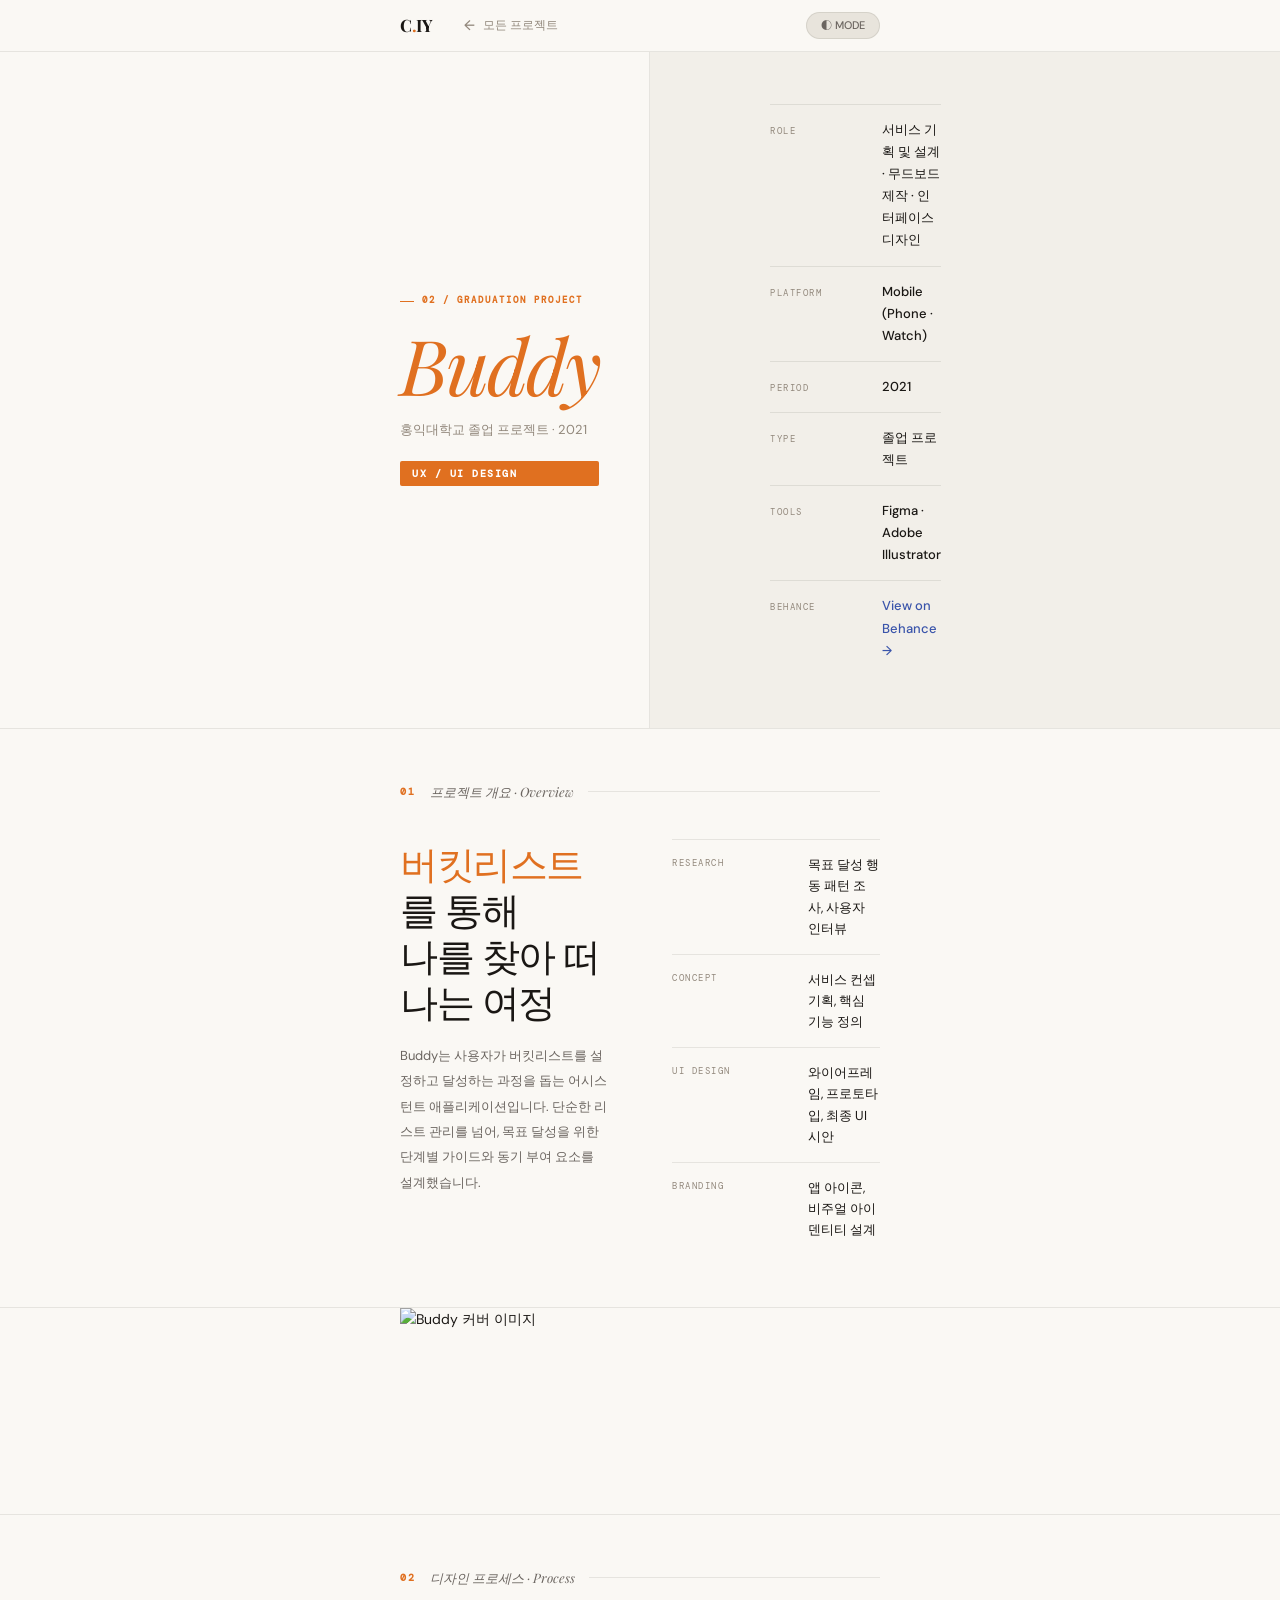
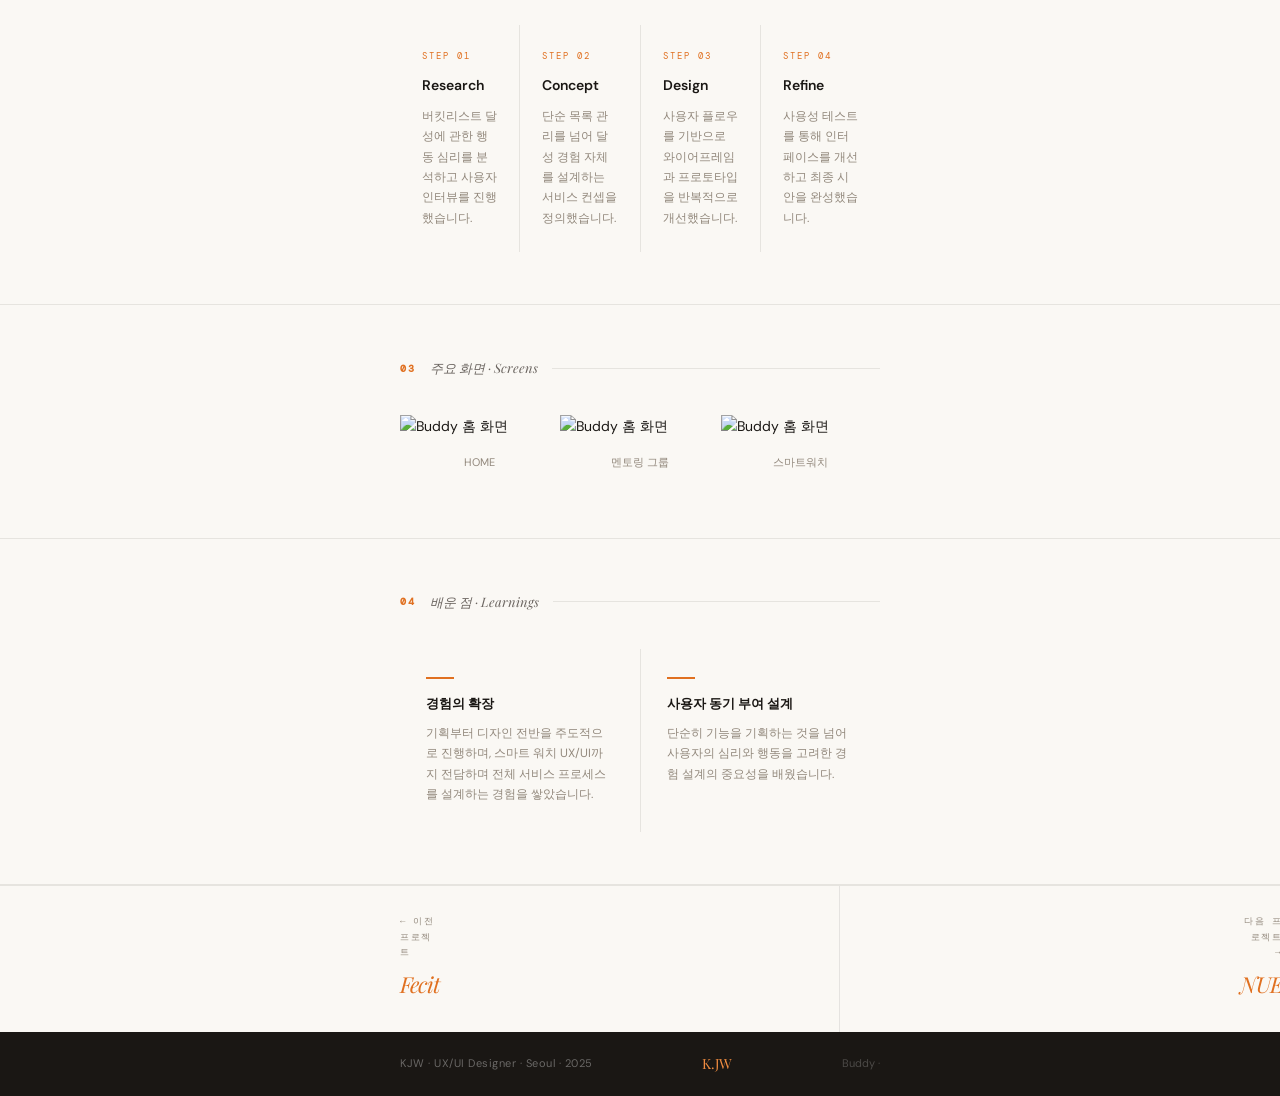
==== buddy.html @ 57586074 "Add files via upload" ====
<!DOCTYPE html>
<html lang="ko" data-theme="light">
<head>
  <meta charset="UTF-8"/>
  <meta name="viewport" content="width=device-width, initial-scale=1.0"/>
  <title>Buddy — Choi Inyoung</title>
  <link rel="preconnect" href="https://fonts.googleapis.com"/>
  <link rel="preconnect" href="https://fonts.gstatic.com" crossorigin/>
  <link href="https://fonts.googleapis.com/css2?family=Playfair+Display:ital,wght@0,700;1,400;1,700&family=DM+Sans:wght@300;400;500&family=DM+Mono:wght@400;500&display=swap" rel="stylesheet"/>
  <link rel="stylesheet" href="project-style.css"/>
</head>
<body>

<nav class="nav">
  <a class="nav-logo" href="../index.html">C<span>.</span>IY</a>
  <a class="nav-back" href="../index.html">모든 프로젝트</a>
  <button class="mode-btn" onclick="toggleMode()">◐ MODE</button>
</nav>

<section class="proj-cover reveal visible">
  <div class="cover-l">
    <div class="proj-tag">02 / GRADUATION PROJECT</div>
    <div class="proj-title"><em>Buddy</em></div>
    <div class="proj-org">홍익대학교 졸업 프로젝트 · 2021</div>
    <div class="proj-pill">UX / UI DESIGN</div>
  </div>
  <div class="cover-r">
    <div class="meta-row">
      <div class="meta-item"><div class="meta-k">ROLE</div><div class="meta-v">서비스 기획 및 설계 · 무드보드 제작 · 인터페이스 디자인</div></div>
      <div class="meta-item"><div class="meta-k">PLATFORM</div><div class="meta-v">Mobile (Phone · Watch)</div></div>
      <div class="meta-item"><div class="meta-k">PERIOD</div><div class="meta-v">2021</div></div>
      <div class="meta-item"><div class="meta-k">TYPE</div><div class="meta-v">졸업 프로젝트</div></div>
      <div class="meta-item"><div class="meta-k">TOOLS</div><div class="meta-v">Figma · Adobe Illustrator</div></div>
      <div class="meta-item"><div class="meta-k">BEHANCE</div><div class="meta-v"><a href="https://www.behance.net/gallery/132673925/BUDDY-" target="_blank" style="color:var(--acc2);">View on Behance →</a></div></div>
    </div>
  </div>
</section>

<section class="sec reveal">
  <div class="sec-eyebrow">
    <div class="eyebrow-num">01</div>
    <div class="eyebrow-title">프로젝트 개요 · Overview</div>
    <div class="eyebrow-line"></div>
  </div>
  <div class="overview-grid">
    <div>
      <div class="overview-big"><em>버킷리스트</em>를 통해<br>나를 찾아 떠나는 여정</div>
      <div class="overview-body">
        Buddy는 사용자가 버킷리스트를 설정하고 달성하는 과정을 돕는
        어시스턴트 애플리케이션입니다. 단순한 리스트 관리를 넘어,
        목표 달성을 위한 단계별 가이드와 동기 부여 요소를 설계했습니다.
        <br><br>
        <!-- 이 부분에 프로젝트 설명을 추가하세요 -->
      </div>
    </div>
    <div class="role-list">
      <div class="role-item"><div class="role-k">RESEARCH</div><div class="role-v">목표 달성 행동 패턴 조사, 사용자 인터뷰</div></div>
      <div class="role-item"><div class="role-k">CONCEPT</div><div class="role-v">서비스 컨셉 기획, 핵심 기능 정의</div></div>
      <div class="role-item"><div class="role-k">UI DESIGN</div><div class="role-v">와이어프레임, 프로토타입, 최종 UI 시안</div></div>
      <div class="role-item"><div class="role-k">BRANDING</div><div class="role-v">앱 아이콘, 비주얼 아이덴티티 설계</div></div>
    </div>
  </div>
</section>

<section class="sec reveal" style="padding-top:0;padding-bottom:0;border-bottom:1px solid var(--line);">
  <img src="assets/buddy-cover.png" alt="Buddy 커버 이미지" style="width:100%;aspect-ratio:21/9;object-fit:cover;display:block;"/>
</section>

<section class="sec reveal">
  <div class="sec-eyebrow">
    <div class="eyebrow-num">02</div>
    <div class="eyebrow-title">디자인 프로세스 · Process</div>
    <div class="eyebrow-line"></div>
  </div>
  <div class="process-steps">
    <div class="step"><div class="step-num">STEP 01</div><div class="step-title">Research</div><div class="step-body">버킷리스트 달성에 관한 행동 심리를 분석하고 사용자 인터뷰를 진행했습니다.</div></div>
    <div class="step"><div class="step-num">STEP 02</div><div class="step-title">Concept</div><div class="step-body">단순 목록 관리를 넘어 달성 경험 자체를 설계하는 서비스 컨셉을 정의했습니다.</div></div>
    <div class="step"><div class="step-num">STEP 03</div><div class="step-title">Design</div><div class="step-body">사용자 플로우를 기반으로 와이어프레임과 프로토타입을 반복적으로 개선했습니다.</div></div>
    <div class="step"><div class="step-num">STEP 04</div><div class="step-title">Refine</div><div class="step-body">사용성 테스트를 통해 인터페이스를 개선하고 최종 시안을 완성했습니다.</div></div>
  </div>
</section>

<section class="sec reveal">
  <div class="sec-eyebrow">
    <div class="eyebrow-num">03</div>
    <div class="eyebrow-title">주요 화면 · Screens</div>
    <div class="eyebrow-line"></div>
  </div>
  <div class="screens-grid">
    <div class="screen">
      <img src="assets/buddy-screen1.png" alt="Buddy 홈 화면"/>
      <div class="screen-caption">HOME</div>
    </div>
    <div class="screen">
      <img src="assets/buddy-screen2.png" alt="Buddy 홈 화면"/>
      <div class="screen-caption">멘토링 그룹</div>
    </div>
    <div class="screen">
      <img src="assets/buddy-screen3.png" alt="Buddy 홈 화면"/>
      <div class="screen-caption">스마트워치</div>
    </div>
  </div>
</section>

<section class="sec reveal">
  <div class="sec-eyebrow">
    <div class="eyebrow-num">04</div>
    <div class="eyebrow-title">배운 점 · Learnings</div>
    <div class="eyebrow-line"></div>
  </div>
  <div class="learning-grid">
    <div class="learning"><div class="learning-icon"></div><div class="learning-title">경험의 확장</div><div class="learning-body">기획부터 디자인 전반을 주도적으로 진행하며, 스마트 워치 UX/UI까지 전담하며 전체 서비스 프로세스를 설계하는 경험을 쌓았습니다.</div></div>
    <div class="learning"><div class="learning-icon"></div><div class="learning-title">사용자 동기 부여 설계</div><div class="learning-body">단순히 기능을 기획하는 것을 넘어 사용자의 심리와 행동을 고려한 경험 설계의 중요성을 배웠습니다.</div></div>
  </div>
</section>

<nav class="proj-nav reveal">
  <a class="proj-nav-item" href="fecit.html">
    <div class="proj-nav-dir">← 이전 프로젝트</div>
    <div class="proj-nav-name"><em>Fecit</em></div>
  </a>
  <a class="proj-nav-item" href="nue.html" style="text-align:right;">
    <div class="proj-nav-dir">다음 프로젝트 →</div>
    <div class="proj-nav-name"><em>NUE</em></div>
  </a>
</nav>

<footer class="foot">
  <div class="foot-l">KJW · UX/UI Designer · Seoul · 2025</div>
  <div class="foot-logo">K.JW</div>
  <div class="foot-r">Buddy ·</div>
</footer>

<script>
  function toggleMode(){const h=document.documentElement;h.dataset.theme=h.dataset.theme==='dark'?'light':'dark';localStorage.setItem('theme',h.dataset.theme);}
  (function(){const s=localStorage.getItem('theme');if(s)document.documentElement.dataset.theme=s;})();
  const obs=new IntersectionObserver(es=>{es.forEach(e=>{if(e.isIntersecting)e.target.classList.add('visible');});},{threshold:0.08});
  document.querySelectorAll('.reveal').forEach(el=>obs.observe(el));
</script>
</body>
</html>
---- project-style.css ----
/* ── TOKENS ─────────────────────────────────────────── */
  :root {
    --bg:      #FAF8F4;
    --bg2:     #F2EFE9;
    --bg3:     #E8E4DC;
    --ink:     #1A1714;
    --ink2:    #6B6560;
    --ink3:    #92887c;
    --acc:     #E07020;
    --acc-d:   #B85810;
    --acc-l:   #F08C40;
    --acc2:    #3a54aa;
    --line:    rgba(26,23,20,0.09);
    --serif:   'Playfair Display', Georgia, serif;
    --sans:    'DM Sans', -apple-system, sans-serif;
    --mono:    'DM Mono', 'Courier New', monospace;
  }
  [data-theme="dark"] {
    --bg:      #131110;
    --bg2:     #1C1A18;
    --bg3:     #272420;
    --ink:     #F0EDE8;
    --ink2:    #d6cec7;
    --ink3:    #bbb1a7;
    --acc:     #F4911F;
    --acc-d:   #D07010;
    --acc-l:   #FFAC50;
    --acc2:    #31429e;
    --line:    rgba(240,237,232,0.08);
  }

  /* ── RESET ──────────────────────────────────────────── */
  *, *::before, *::after { box-sizing: border-box; margin: 0; padding: 0; }
  html { scroll-behavior: smooth; }
  body {
    background: var(--bg);
    color: var(--ink);
    font-family: var(--sans);
    font-size: 14px;
    line-height: 1.7;
    transition: background .4s, color .4s;
    overflow-x: hidden;
  }
  a { color: inherit; text-decoration: none; }
  img { display: block; max-width: 100%; }

  /* ── NAV ─────────────────────────────────────────────── */
  .nav {
    position: sticky; top: 0; z-index: 100;
    background: var(--bg);
    border-bottom: 1px solid var(--line);
    display: flex; align-items: center;
    padding: 0 400px; height: 52px;
    transition: background .4s;
  }
  .nav-logo {
    font-family: var(--serif);
    font-size: 17px; font-weight: 700;
    color: var(--ink); letter-spacing: -.5px;
  }
  .nav-logo span { color: var(--acc); }
  .nav-items {
    display: flex; gap: 32px; margin: 0 auto;
  }
  .nav-item {
    font-size: 12px; color: var(--ink3);
    cursor: pointer; letter-spacing: .5px;
    font-weight: 500; transition: color .2s;
  }
  .nav-item:hover { color: var(--ink); }
  .nav-right { display: flex; align-items: center; gap: 12px; }
  .mode-btn {
    background: var(--bg3); border: 1px solid var(--line);
    color: var(--ink2); font-size: 11px;
    padding: 5px 14px; border-radius: 20px;
    cursor: pointer; font-weight: 500;
    transition: all .3s; font-family: var(--sans);
  }
  .mode-btn:hover { background: var(--bg2); color: var(--ink); }

  /* ── SECTION FADE-IN ─────────────────────────────────── */
  .reveal {
    opacity: 0; transform: translateY(28px);
    transition: opacity .7s ease, transform .7s ease;
  }
  .reveal.visible { opacity: 1; transform: translateY(0); }

  /* ── SHARED LAYOUT ───────────────────────────────────── */
  .sec-pad { padding: 52px 400px; border-bottom: 1px solid var(--line); }
  .sec-eyebrow {
    display: flex; align-items: center; gap: 14px; margin-bottom: 36px;
  }
  .eyebrow-num {
    font-size: 10px; color: var(--acc);
    font-weight: 600; letter-spacing: 2px;
    font-family: var(--mono);
  }
  .eyebrow-title {
    font-family: var(--serif); font-size: 13px;
    color: var(--ink2); font-style: italic;
  }
  .eyebrow-line { flex: 1; height: 1px; background: var(--line); }

  /* ── HERO ────────────────────────────────────────────── */
  .hero {
    display: grid; grid-template-columns: 1fr 1fr;
    border-bottom: 1px solid var(--line);
  }
  .hero-l {
    padding: 52px 50px 52px 400px;
    display: flex; flex-direction: column;
    justify-content: space-between; gap: 24px;
    border-right: 1px solid var(--line);
  }
  .hero-r {
    padding: 52px 400px 52px 120px;
    display: flex; flex-direction: column;
    justify-content: center; gap: 18px;
  }
  .issue-tag {
    display: inline-flex; align-items: center; gap: 8px;
    font-size: 10px; letter-spacing: 2px;
    color: var(--acc); font-weight: 600;
    font-family: var(--mono);
  }
  .issue-tag::before {
    content: ''; width: 16px; height: 1px; background: var(--acc);
  }
  .hero-headline {
    font-family: var(--serif);
    font-size: clamp(44px, 5.5vw, 80px);
    line-height: .95; letter-spacing: -3px; color: var(--ink);
  }
  .hero-headline em { color: var(--acc); font-style: italic; }
  .hero-sub {
    font-size: 13px; color: var(--ink2);
    line-height: 1.85; max-width: 300px;
  }
  .hero-cta {
    display: inline-flex; align-items: center; gap: 10px;
    background: var(--acc); color: #fff;
    font-size: 12px; font-weight: 600; letter-spacing: .5px;
    padding: 12px 24px; border-radius: 4px; border: none;
    cursor: pointer; transition: background .25s;
    width: fit-content; font-family: var(--sans);
  }
  .hero-cta:hover { background: var(--acc-d); }
  .cta-arrow { transition: transform .2s; }
  .hero-cta:hover .cta-arrow { transform: translateX(4px); }
  .vol-label {
    font-size: 9px; color: var(--ink3);
    letter-spacing: 2px; font-family: var(--mono);
  }
  .name-stack {
    font-family: var(--serif);
    font-size: clamp(26px, 3vw, 42px);
    color: var(--ink); line-height: 1.15; letter-spacing: -1px;
  }
  .role-pill {
    display: inline-block; background: var(--acc); color: #fff;
    font-size: 10px; font-weight: 600; letter-spacing: 1.5px;
    padding: 4px 12px; border-radius: 2px;
    font-family: var(--mono);
  }
  .hero-meta {
    display: grid; grid-template-columns: 1fr 1fr;
    gap: 1px; background: var(--line);
  }
  .meta-cell {
    background: var(--bg); padding: 13px 20px;
    transition: background .4s;
  }
  .meta-label {
    font-size: 9px; color: var(--ink3);
    letter-spacing: 1.5px; margin-bottom: 4px;
    font-family: var(--mono);
  }
  .meta-val { font-size: 13px; font-weight: 700; color: var(--ink); }
  .meta-val small {
    font-size: 11px; font-weight: 400; color: var(--ink2);
  }
  .route-strip {
    border-top: 1px solid var(--line); padding-top: 14px;
    display: flex; align-items: center; gap: 10px;
  }
  .route-node {
    width: 7px; height: 7px; border-radius: 50%;
    background: var(--acc2); flex-shrink: 0;
  }
  .route-dash {
    flex: 1; height: 1px; background: var(--line); position: relative;
  }
  .route-dash::after {
    content: ''; position: absolute; top: -1px; left: 0;
    height: 3px; width: 40%; background: var(--acc); border-radius: 2px;
  }
  .route-end {
    font-size: 9px; color: var(--acc2);
    letter-spacing: 1px; font-family: var(--mono);
  }

  /* ── PROJECTS ────────────────────────────────────────── */
  .proj-feature {
    display: grid; grid-template-columns: 1fr 1fr;
    border: 1px solid var(--line); margin-bottom: 1px;
    transition: border-color .2s;
  }
  .proj-feature:hover { border-color: var(--acc); }
  .feat-main {
    padding: 32px 36px; cursor: pointer;
  }
  .feat-num {
    font-size: 9px; color: var(--ink3);
    letter-spacing: 2px; margin-bottom: 10px;
    font-family: var(--mono);
  }
  .feat-name {
    font-family: var(--serif); font-size: 42px;
    color: var(--ink); letter-spacing: -2px;
    line-height: 1; margin-bottom: 4px;
  }
  .feat-em { color: var(--acc); font-style: italic; }
  .feat-org {
    font-size: 12px; color: var(--ink3); margin-bottom: 16px;
  }
  .feat-desc {
    font-size: 13px; color: var(--ink2);
    line-height: 1.75; max-width: 360px;
  }
  .feat-tags { display: flex; gap: 7px; margin-top: 18px; }
  .feat-tag {
    font-size: 10px; font-weight: 600;
    padding: 3px 10px; border-radius: 2px; letter-spacing: .5px;
    font-family: var(--mono);
  }
  .tag-acc { background: var(--acc); color: #fff; }
  .tag-out { border: 1px solid var(--line); color: var(--ink3); }
  .feat-side {
    padding: 32px 28px;
    display: flex; flex-direction: column;
    justify-content: space-between;
    align-items: flex-start;
  }
  .feat-side::before {
    content: '';
    position: absolute;
    left: 50%; top: 21%;
    height: 28%;
    width: 1px;
    background: var(--line);
  }
  .side-role-label {
    font-size: 9px; color: var(--ink3);
    letter-spacing: 1.5px; margin-bottom: 6px;
    font-family: var(--mono);
  }
  .side-role-val {
    font-size: 13px; color: var(--ink); font-weight: 500;
  }
  .side-year {
    font-family: var(--serif); font-size: 34px;
    color: var(--bg3); font-weight: 700;
    letter-spacing: -1px; transition: color .4s;
  }
  .side-arr {
    font-size: 36px; color: var(--acc);
    font-weight: 700; align-self: flex-end; margin-left: auto;
  }
  .proj-small-row {
    display: grid; grid-template-columns: 1fr 1fr;
    gap: 1px; background: var(--line);
  }
  .proj-small {
    background: var(--bg); padding: 28px 32px;
    cursor: pointer; transition: background .2s;
    display: flex; flex-direction: column;
  }
  .proj-small:hover { background: var(--bg2); }
  .ps-num {
    font-size: 9px; color: var(--ink3);
    letter-spacing: 2px; margin-bottom: 8px;
    font-family: var(--mono);
  }
  .ps-name {
    font-family: var(--serif); font-size: 32px;
    color: var(--ink); letter-spacing: -1px; margin-bottom: 6px;
  }
  .ps-sub {
    font-size: 12px; color: var(--ink3);
    margin-bottom: 16px; flex: 1; line-height: 1.65;
  }
  .ps-foot {
    display: flex; justify-content: flex-start; align-items: center;
    gap: 6px; flex-wrap: wrap;
  }
  .ps-tag {
    font-size: 10px; font-weight: 600;
    padding: 3px 10px; border-radius: 2px;
    letter-spacing: .5px; font-family: var(--mono);
  }
  .ps-tag-acc { background: var(--acc); color: #fff; }
  .ps-tag-out { border: 1px solid var(--line); color: var(--ink3); }
  .ps-arr { font-size: 36px; color: var(--acc); font-weight: 700; margin-left: auto; }

  /* ── ABOUT ───────────────────────────────────────────── */
  .about-sec {
    display: grid; grid-template-columns: 1fr 1fr;
    border-bottom: 1px solid var(--line);
  }
  .about-l { padding: 52px 50px 52px 400px; border-right: 1px solid var(--line); }
  .about-big {
    font-family: var(--serif);
    font-size: clamp(32px, 3.5vw, 58px);
    letter-spacing: -2px; line-height: 1.2;
    color: var(--ink); margin-bottom: 24px;
  }
  .about-big em { color: var(--acc); font-style: normal; }
  .about-body {
    font-size: 13px; color: var(--ink2);
    line-height: 1.95; max-width: 440px;
  }
  .about-r { padding: 52px 400px 52px 120px; }
  .tl-item {
    display: grid; grid-template-columns: 110px 1fr;
    gap: 16px; padding: 18px 0;
    border-top: 1px solid var(--line);
  }
  .tl-yr {
    font-size: 13px; color: var(--acc); font-weight: 600;
    padding-top: 0; font-family: var(--serif);
    font-style: italic;
  }
  .tl-t {
    font-size: 13px; font-weight: 600;
    color: var(--ink); margin-bottom: 4px;
    padding-top: 1px;
  }
  .tl-s { font-size: 11px; color: var(--ink3); line-height: 1.65; }

  /* ── SKILLS ──────────────────────────────────────────── */
  .skills-grid {
    display: grid; grid-template-columns: repeat(3, 1fr);
    gap: 1px; background: var(--line);
  }
  .sk-cell {
    background: var(--bg); padding: 28px 26px;
    transition: background .2s;
  }
  .sk-cell:hover { background: var(--bg2); }
  .sk-icon {
    width: 32px; height: 32px; border-radius: 6px;
    background: var(--acc); margin-bottom: 12px;
    display: flex; align-items: center; justify-content: center;
  }
  .sk-icon svg {
    width: 16px; height: 16px; stroke: #fff;
    fill: none; stroke-width: 2; stroke-linecap: round;
    stroke-linejoin: round;
  }
  .sk-name {
    font-size: 14px; font-weight: 600;
    color: var(--ink); margin-bottom: 6px;
  }
  .sk-desc {
    font-size: 12px; color: var(--ink3);
    line-height: 1.65; margin-bottom: 14px;
  }
  .sk-bar { height: 2px; background: var(--bg3); border-radius: 1px; }
  .sk-fill { height: 2px; background: var(--acc); border-radius: 1px; }
  .sk-pct {
    font-size: 11px; color: var(--acc);
    font-weight: 600; margin-top: 5px;
    font-family: var(--mono);
  }

  /* ── CONTACT ─────────────────────────────────────────── */
  .contact-sec {
    display: grid; grid-template-columns: 1fr 1fr;
    border-bottom: 1px solid var(--line);
  }
  .contact-l {
    padding: 52px 50px 52px 400px; border-right: 1px solid var(--line);
    display: flex; flex-direction: column; justify-content: space-between;
  }
  .contact-big {
    font-family: var(--serif);
    font-size: clamp(36px, 4.5vw, 64px);
    letter-spacing: -3px; line-height: 1.2;
    color: var(--ink); margin-bottom: 20px;
  }
  .contact-big em { color: var(--acc); font-style: normal; }
  .contact-note {
    font-size: 13px; color: var(--ink2);
    line-height: 1.85; max-width: 420px;
  }
  .contact-cta {
    display: inline-flex; align-items: center; gap: 10px;
    background: var(--acc2); color: #fff;
    font-size: 12px; font-weight: 600; letter-spacing: .5px;
    padding: 12px 24px; border-radius: 4px; border: none;
    cursor: pointer; transition: opacity .3s;
    width: fit-content; margin-top: 28px; font-family: var(--sans);
  }
  .contact-cta:hover { opacity: .88; }
  .contact-r {
    padding: 52px 400px 52px 80px;
    display: flex; flex-direction: column; justify-content: center;
  }
  .ci {
    padding: 18px 0; border-top: 1px solid var(--line);
    display: grid; grid-template-columns: 88px 1fr;
    gap: 14px; align-items: center;
  }
  .ci-k {
    font-size: 9px; color: var(--ink3);
    letter-spacing: 2px; font-weight: 600; font-family: var(--mono);
  }
  .ci-v { font-size: 13px; color: var(--ink); font-weight: 500; }
  .ci-v.open { color: var(--acc); }

  /* ── FOOTER ──────────────────────────────────────────── */
  .foot {
    display: flex; justify-content: space-between; align-items: center;
    padding: 20px 400px; background: var(--ink);
    transition: background .4s;
  }
  [data-theme="dark"] .foot { background: var(--bg2); }
  .foot-l {
    font-size: 11px; color: rgba(255,255,255,.35); letter-spacing: .5px;
  }
  [data-theme="dark"] .foot-l { color: var(--ink3); }
  .foot-logo {
    font-family: var(--serif); font-size: 14px;
    color: var(--acc-l); letter-spacing: -.3px;
  }
  .foot-r { font-size: 11px; color: rgba(255,255,255,.22); }
  [data-theme="dark"] .foot-r { color: var(--ink3); }

  /* ── RESPONSIVE ──────────────────────────────────────── */
  @media (max-width: 900px) {
    .nav { padding: 0 24px; }
    .nav-items { display: none; }
    .hero, .about-sec, .contact-sec {
      grid-template-columns: 1fr;
    }
    .hero-l, .about-l {
      border-right: none;
      border-bottom: 1px solid var(--line);
    }
    .contact-l { border-right: none; border-bottom: 1px solid var(--line); }
    .sec-pad, .hero-l, .hero-r,
    .about-l, .about-r, .contact-l, .contact-r {
      padding: 36px 24px;
    }
    .proj-feature {
      display: grid; grid-template-columns: 1fr 1fr;
      border: 1px solid var(--line); margin-bottom: 1px;
      transition: border-color .2s;
      position: relative;
    }
    .feat-side {
      padding: 32px 28px;
      display: flex; flex-direction: column;
      justify-content: space-between;
      align-items: flex-end;
    }
    .proj-small-row { grid-template-columns: 1fr; }
    .skills-grid { grid-template-columns: 1fr 1fr; }
    .foot { padding: 20px 24px; }
  }
  @media (max-width: 560px) {
    .skills-grid { grid-template-columns: 1fr; }
    .hero-headline { font-size: 40px; }
  }

  .nav-back {
  display: flex; align-items: center; gap: 8px;
  font-size: 12px; color: var(--ink3);
  transition: color .2s; font-weight: 500;
  margin-right: auto; margin-left: 32px;
}
.nav-back:hover { color: var(--ink); }
.nav-back::before { content: '←'; font-size: 14px; }

.proj-cover {
  display: grid; grid-template-columns: 1fr 1fr;
  min-height: 52vh; border-bottom: 1px solid var(--line);
}
.cover-l {
  padding: 52px 50px 52px 400px;
  display: flex; flex-direction: column;
  justify-content: center; gap: 20px;
  border-right: 1px solid var(--line);
}
.cover-r {
  padding: 52px 400px 52px 120px;
  display: flex; flex-direction: column;
  justify-content: center; gap: 16px;
  background: var(--bg2); transition: background .4s;
}
.proj-tag {
  font-size: 9px; color: var(--acc);
  letter-spacing: 2px; font-weight: 600; font-family: var(--mono);
}
.proj-tag::before {
  content: ''; display: inline-block;
  width: 14px; height: 1px; background: var(--acc);
  margin-right: 8px; vertical-align: middle;
}
.proj-title {
  font-family: var(--serif);
  font-size: clamp(52px, 6vw, 88px);
  line-height: .92; letter-spacing: -3px; color: var(--ink);
}
.proj-title em { color: var(--acc); font-style: italic; }
.proj-org { font-size: 13px; color: var(--ink3); }
.meta-row { display: flex; flex-direction: column; }
.meta-item {
  padding: 14px 0; border-top: 1px solid var(--line);
  display: grid; grid-template-columns: 100px 1fr;
  gap: 12px; align-items: baseline;
}
.meta-k {
  font-size: 9px; color: var(--ink3);
  letter-spacing: 1.5px; font-family: var(--mono);
}
.meta-v { font-size: 13px; color: var(--ink); font-weight: 500; }
.proj-pill {
  display: inline-block; background: var(--acc); color: #fff;
  font-size: 10px; font-weight: 600; letter-spacing: 1.5px;
  padding: 4px 12px; border-radius: 2px; font-family: var(--mono);
}
.sec { padding: 52px 400px; border-bottom: 1px solid var(--line); }
.overview-grid {
  display: grid; grid-template-columns: 1fr 1fr;
  gap: 64px; align-items: start;
}
.overview-big {
  font-family: var(--serif);
  font-size: clamp(28px, 3vw, 44px);
  letter-spacing: -1.5px; line-height: 1.2;
  color: var(--ink); margin-bottom: 20px;
}
.overview-big em { color: var(--acc); font-style: normal; }
.overview-body { font-size: 13px; color: var(--ink2); line-height: 1.95; }
.role-list { display: flex; flex-direction: column; }
.role-item {
  padding: 14px 0; border-top: 1px solid var(--line);
  display: grid; grid-template-columns: 120px 1fr; gap: 16px;
}
.role-k {
  font-size: 9px; color: var(--ink3);
  letter-spacing: 1.5px; padding-top: 2px; font-family: var(--mono);
}
.role-v { font-size: 13px; color: var(--ink); line-height: 1.65; }
.img-placeholder {
  width: 100%; aspect-ratio: 16/9;
  background: var(--bg3);
  display: flex; align-items: center; justify-content: center;
  border: 1px solid var(--line); border-radius: 4px;
  transition: background .4s; margin-bottom: 12px;
}
.img-placeholder span {
  font-size: 11px; color: var(--ink3);
  letter-spacing: 1px; font-family: var(--mono);
}
.process-steps {
  display: grid; grid-template-columns: repeat(4, 1fr);
  gap: 1px; background: var(--line);
}
.step { background: var(--bg); padding: 24px 22px; }
.step-num {
  font-size: 9px; color: var(--acc);
  letter-spacing: 2px; margin-bottom: 10px; font-family: var(--mono);
}
.step-title { font-size: 14px; font-weight: 600; color: var(--ink); margin-bottom: 8px; }
.step-body { font-size: 12px; color: var(--ink3); line-height: 1.7; }
.screens-grid {
  display: grid; grid-template-columns: 1fr 1fr 1fr;
  gap: 1px; background: transparent;
}
.screen { background: transparent; transition: background .4s; }
.screen-img {
  width: 100%; aspect-ratio: 9/16;
  background: transparent;
  display: flex; align-items: center; justify-content: center;
  transition: background .4s;
}
.screen-img span { font-size: 10px; color: var(--ink3); font-family: var(--mono); }
.screen-caption { padding: 14px 16px; font-size: 11px; color: var(--ink3); text-align: center; }
.learning-grid {
  display: grid; grid-template-columns: 1fr 1fr;
  gap: 1px; background: var(--line);
}
.learning { background: var(--bg); padding: 28px 26px; }
.learning-icon { width: 28px; height: 2px; background: var(--acc); margin-bottom: 14px; }
.learning-title { font-size: 13px; font-weight: 600; color: var(--ink); margin-bottom: 8px; }
.learning-body { font-size: 12px; color: var(--ink3); line-height: 1.7; }
.proj-nav {
  display: grid; grid-template-columns: 1fr 1fr;
  border-top: 1px solid var(--line);
}
.proj-nav-item {
  padding: 28px 400px 28px 400px;
  display: flex; flex-direction: column; gap: 6px;
  cursor: pointer; transition: background .2s;
  text-decoration: none; color: inherit;
}
.proj-nav-item:hover { background: var(--bg2); }
.proj-nav-item:first-child { border-right: 1px solid var(--line); }
.proj-nav-dir {
  font-size: 9px; color: var(--ink3);
  letter-spacing: 1.5px; font-family: var(--mono);
}
.proj-nav-name {
  font-family: var(--serif); font-size: 22px;
  color: var(--ink); letter-spacing: -1px;
}
.proj-nav-name em { color: var(--acc); font-style: italic; }
.foot {
  display: flex; justify-content: space-between; align-items: center;
  padding: 20px 400px; background: var(--ink); transition: background .4s;
}
[data-theme="dark"] .foot { background: var(--bg2); }
.foot-l { font-size: 11px; color: rgba(255,255,255,.35); letter-spacing: .5px; }
[data-theme="dark"] .foot-l { color: var(--ink3); }
.foot-logo { font-family: var(--serif); font-size: 14px; color: var(--acc-l); }
.foot-r { font-size: 11px; color: rgba(255,255,255,.22); }
[data-theme="dark"] .foot-r { color: var(--ink3); }
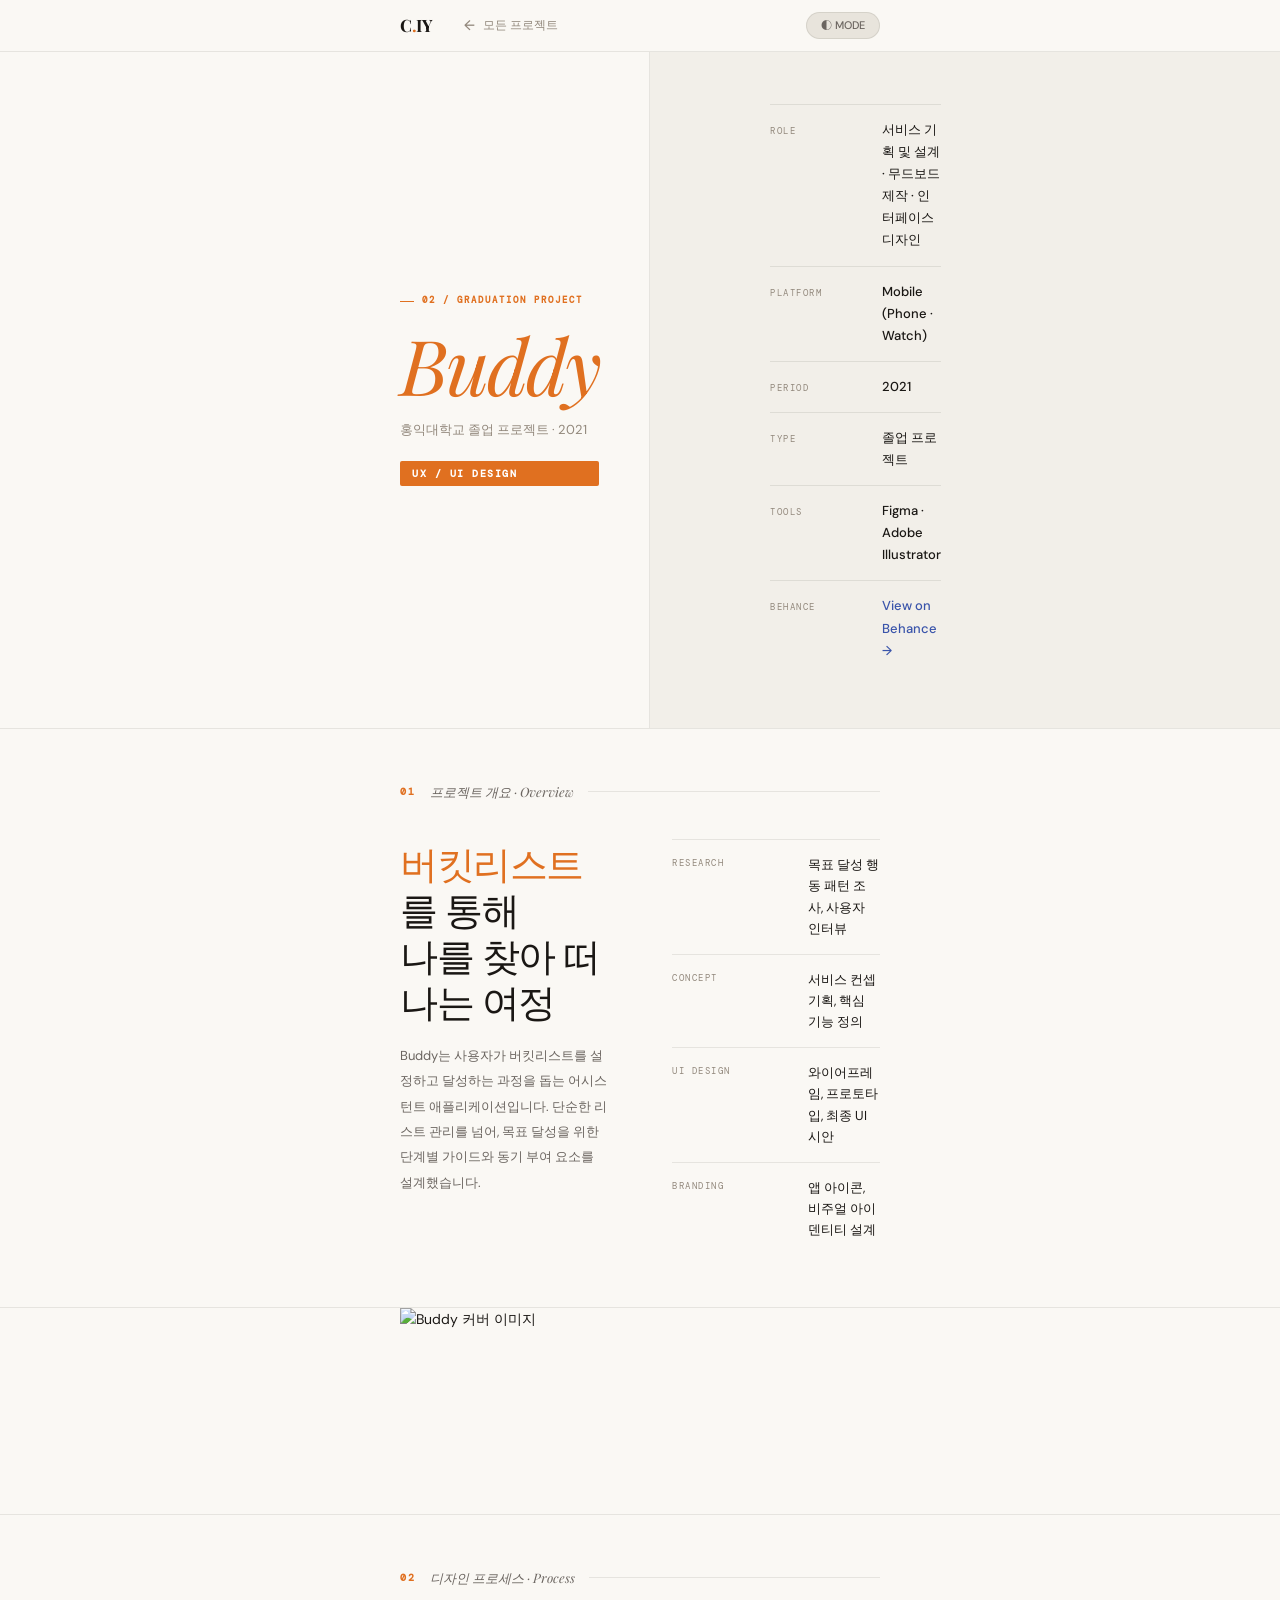
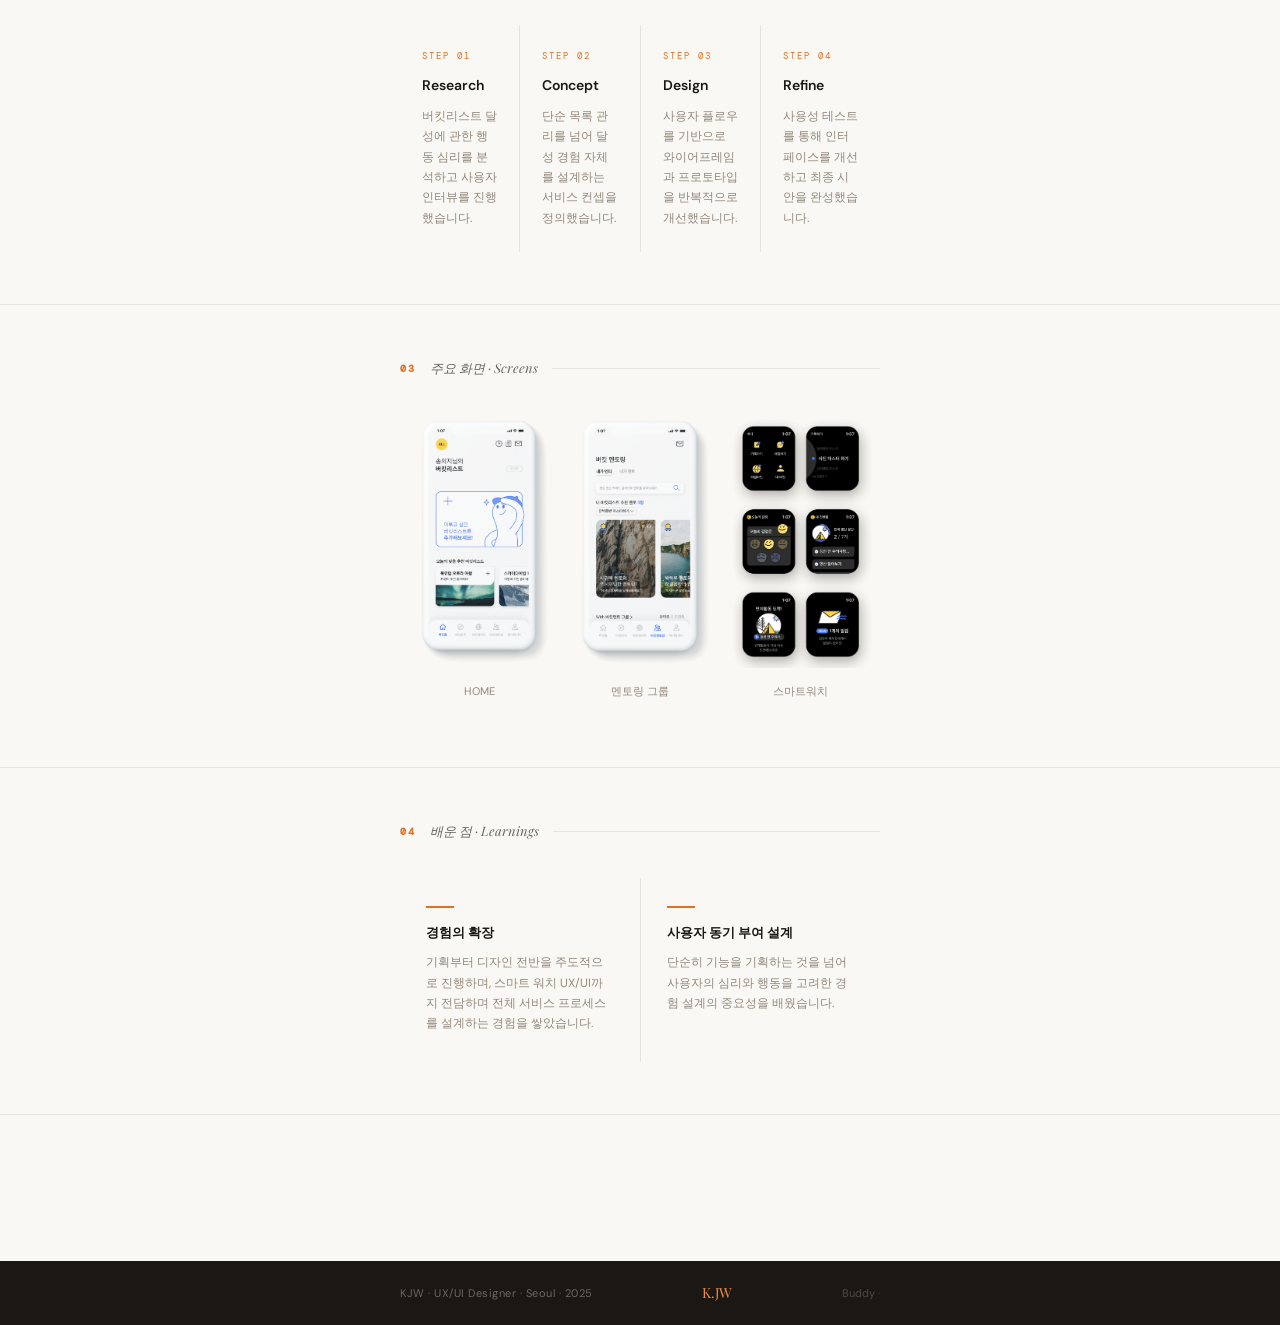
==== commit 86f0e924: "Update buddy.html [오류] 이미지 누락  [해결] <!-- 찾기 --> assets/프로젝트명 ... .png <!-- 바꾸기 --> 프로젝트명 ... " ====
--- a/buddy.html
+++ b/buddy.html
@@ -12,8 +12,8 @@
 <body>
 
 <nav class="nav">
-  <a class="nav-logo" href="../index.html">C<span>.</span>IY</a>
-  <a class="nav-back" href="../index.html">모든 프로젝트</a>
+  <a class="nav-logo" href="index.html">C<span>.</span>IY</a>
+  <a class="nav-back" href="index.html">모든 프로젝트</a>
   <button class="mode-btn" onclick="toggleMode()">◐ MODE</button>
 </nav>
 
@@ -63,7 +63,7 @@
 </section>
 
 <section class="sec reveal" style="padding-top:0;padding-bottom:0;border-bottom:1px solid var(--line);">
-  <img src="assets/buddy-cover.png" alt="Buddy 커버 이미지" style="width:100%;aspect-ratio:21/9;object-fit:cover;display:block;"/>
+  <img src="buddy-cover.png" alt="Buddy 커버 이미지" style="width:100%;aspect-ratio:21/9;object-fit:cover;display:block;"/>
 </section>
 
 <section class="sec reveal">
@@ -88,15 +88,15 @@
   </div>
   <div class="screens-grid">
     <div class="screen">
-      <img src="assets/buddy-screen1.png" alt="Buddy 홈 화면"/>
+      <img src="buddy-screen1.png" alt="Buddy 홈 화면"/>
       <div class="screen-caption">HOME</div>
     </div>
     <div class="screen">
-      <img src="assets/buddy-screen2.png" alt="Buddy 홈 화면"/>
+      <img src="buddy-screen2.png" alt="Buddy 홈 화면"/>
       <div class="screen-caption">멘토링 그룹</div>
     </div>
     <div class="screen">
-      <img src="assets/buddy-screen3.png" alt="Buddy 홈 화면"/>
+      <img src="buddy-screen3.png" alt="Buddy 홈 화면"/>
       <div class="screen-caption">스마트워치</div>
     </div>
   </div>
